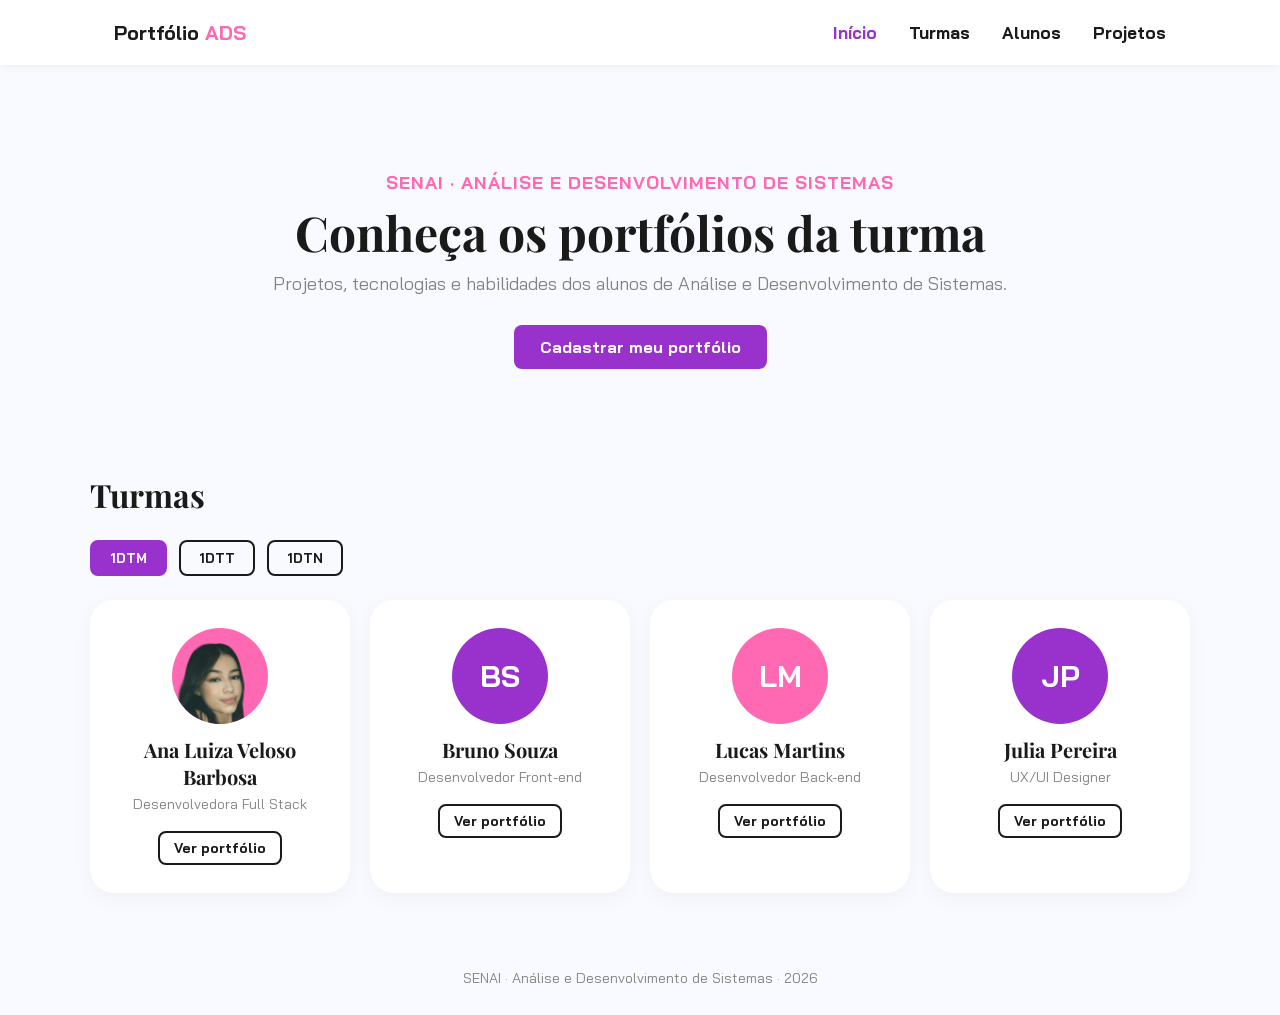
==== index.html @ 311c87c9 "Sistema de Portfólio: telas, CSS e JavaScript consumindo a API" ====
<!DOCTYPE html>
<html lang="pt-BR">

<head>
    <meta charset="UTF-8">
    <meta name="viewport" content="width=device-width, initial-scale=1.0">
    <title>Início | Portfólio ADS</title>
    <link rel="preconnect" href="https://fonts.googleapis.com">
    <link href="https://fonts.googleapis.com/css2?family=Bai+Jamjuree:wght@400;600;700&family=Playfair+Display:wght@700;800&display=swap" rel="stylesheet">
    <link rel="stylesheet" href="style.css">
</head>

<body>
    <header class="cabecalho">
        <div class="container">
            <a href="index.html" class="logo">Portfólio <span>ADS</span></a>
            <nav>
                <ul class="menu">
                    <li><a href="index.html" class="ativo">Início</a></li>
                    <li><a href="cadastro-turma.html">Turmas</a></li>
                    <li><a href="cadastro-aluno.html">Alunos</a></li>
                    <li><a href="cadastro-projeto.html">Projetos</a></li>
                </ul>
            </nav>
        </div>
    </header>

    <main>
        <div class="container">
            <section class="destaque">
                <p class="cargo">SENAI · Análise e Desenvolvimento de Sistemas</p>
                <h1>Conheça os portfólios da turma</h1>
                <p>Projetos, tecnologias e habilidades dos alunos de Análise e Desenvolvimento de Sistemas.</p>
                <a href="cadastro-aluno.html" class="btn btn-roxo">Cadastrar meu portfólio</a>
            </section>

            <h2>Turmas</h2>
            <div class="filtro-turmas" id="filtro-turmas">
                <button class="chip ativo">1DTM</button>
                <button class="chip">1DTT</button>
                <button class="chip">1DTN</button>
            </div>

            <div class="grade-alunos" id="grade-alunos">
                <a href="portfolio.html" class="cartao card-aluno">
                    <img class="avatar" src="img/foto-ana.png" alt="Foto de Ana Luiza">
                    <h3>Ana Luiza Veloso Barbosa</h3>
                    <p>Desenvolvedora Full Stack</p>
                    <span class="btn btn-fantasma btn-pequeno">Ver portfólio</span>
                </a>
                <a href="portfolio.html" class="cartao card-aluno">
                    <div class="avatar roxo">BS</div>
                    <h3>Bruno Souza</h3>
                    <p>Desenvolvedor Front-end</p>
                    <span class="btn btn-fantasma btn-pequeno">Ver portfólio</span>
                </a>
                <a href="portfolio.html" class="cartao card-aluno">
                    <div class="avatar">LM</div>
                    <h3>Lucas Martins</h3>
                    <p>Desenvolvedor Back-end</p>
                    <span class="btn btn-fantasma btn-pequeno">Ver portfólio</span>
                </a>
                <a href="portfolio.html" class="cartao card-aluno">
                    <div class="avatar roxo">JP</div>
                    <h3>Julia Pereira</h3>
                    <p>UX/UI Designer</p>
                    <span class="btn btn-fantasma btn-pequeno">Ver portfólio</span>
                </a>
            </div>
        </div>
    </main>

    <footer class="rodape">SENAI · Análise e Desenvolvimento de Sistemas · 2026</footer>

    <script src="js/api.js"></script>
    <script src="js/index.js"></script>
</body>

</html>
---- style.css ----
/* =========================================================
   Sistema de Portfólio — SENAI ADS
   Visual baseado no portfólio pessoal (fundo claro, títulos
   em Playfair Display, destaques em rosa e roxo).
   Estrutura: configurações globais → componentes → páginas
   → @media (mobile, tablet, desktop)
   ========================================================= */

/* Reset de CSS e configurações globais */
* {
    margin: 0;
    padding: 0;
    box-sizing: border-box;
    font-family: 'Bai Jamjuree', sans-serif;
}

/* Cores usadas no projeto */
:root {
    --rosa: #FF69B4;
    --roxo: #9932CC;
    --roxo-escuro: #7A1FA8;
    --preto: #1A1A1A;
    --cinza: #828282;
    --borda: #E4E4EF;
    --fundo: #F9FAFF;
    --branco: #FFFFFF;
    --vermelho: #E5484D;
}

body {
    /* Todo o conteúdo em coluna */
    display: flex;
    flex-direction: column;
    min-height: 100vh;
    background-color: var(--fundo);
    color: var(--preto);
}

a {
    text-decoration: none;
    color: inherit;
}

img {
    max-width: 100%;
}

/* Títulos com a mesma fonte do portfólio pessoal */
h1,
h2,
h3 {
    font-family: 'Playfair Display', serif;
    color: var(--preto);
}

h1 {
    font-size: 40px;
    line-height: 120%;
    margin-bottom: 8px;
}

h2 {
    font-size: 32px;
    margin-bottom: 24px;
}

h3 {
    font-size: 20px;
}

p {
    color: var(--cinza);
    line-height: 150%;
}

/* ---------------- Cabeçalho ---------------- */
.cabecalho {
    background: var(--branco);
    box-shadow: 0 2px 8px #0000000d;
}

.cabecalho .container {
    display: flex;
    justify-content: space-between;
    align-items: center;
    padding: 20px 24px;
}

.logo {
    font-size: 20px;
    font-weight: 700;
}

.logo span {
    color: var(--rosa);
}

.menu {
    display: flex;
    gap: 32px;
    list-style: none;
}

.menu a {
    font-size: 17px;
    font-weight: 700;
    transition: color 0.3s ease;
}

.menu a:hover,
.menu a.ativo {
    color: var(--roxo);
}

/* ---------------- Estrutura geral ---------------- */
.container {
    width: 100%;
    max-width: 1100px;
    margin: 0 auto;
}

main {
    flex: 1;
    padding: 48px 24px;
}

.titulo-pagina {
    text-align: center;
    margin-bottom: 32px;
}

.cartao {
    background: var(--branco);
    border-radius: 24px;
    padding: 28px;
    box-shadow: 0 6px 20px #1a1a1a0a;
}

/* ---------------- Botões (tamanho e estilo que não mudam) ---------------- */
.btn {
    display: inline-block;
    border: 2px solid transparent;
    padding: 10px 24px;
    border-radius: 8px;
    font-weight: 700;
    font-size: 16px;
    cursor: pointer;
    text-align: center;
    transition: all 0.3s ease;
}

.btn:hover {
    opacity: 0.85;
    transform: translateY(-2px);
}

/* Botão principal (roxo, como o botão "Projetos" do portfólio) */
.btn-roxo {
    background-color: var(--roxo);
    color: var(--branco);
}

/* Botão secundário em rosa */
.btn-rosa {
    background-color: var(--rosa);
    color: var(--branco);
}

/* Botão "fantasma": fundo transparente e borda preta */
.btn-fantasma {
    background-color: transparent;
    border-color: var(--preto);
    color: var(--preto);
}

.btn-vermelho {
    background-color: var(--vermelho);
    color: var(--branco);
}

.btn-pequeno {
    padding: 6px 14px;
    font-size: 14px;
}

/* ---------------- Formulários ---------------- */
.formulario {
    display: flex;
    flex-direction: column;
    gap: 16px;
    max-width: 640px;
    margin: 0 auto;
}

.campo {
    display: flex;
    flex-direction: column;
    gap: 6px;
}

.campo label {
    font-weight: 700;
    font-size: 15px;
}

.campo input,
.campo select,
.campo textarea {
    padding: 12px 14px;
    border: 2px solid var(--borda);
    border-radius: 8px;
    font-size: 15px;
    background: var(--branco);
    color: var(--preto);
}

.campo input:focus,
.campo select:focus,
.campo textarea:focus {
    outline: none;
    border-color: var(--roxo);
}

.campo textarea {
    min-height: 100px;
    resize: vertical;
}

.campo small {
    color: var(--cinza);
}

.linha-campos {
    display: grid;
    grid-template-columns: 1fr 1fr;
    gap: 16px;
}

.acoes-form {
    display: flex;
    gap: 12px;
    justify-content: flex-end;
}

/* ---------------- Tabela de listagem ---------------- */
.tabela {
    width: 100%;
    border-collapse: collapse;
}

.tabela th,
.tabela td {
    padding: 12px;
    text-align: left;
    border-bottom: 1px solid var(--borda);
}

.tabela th {
    color: var(--cinza);
    font-size: 13px;
    text-transform: uppercase;
}

.tabela .acoes {
    display: flex;
    gap: 8px;
}

/* ---------------- Página inicial ---------------- */
.destaque {
    text-align: center;
    padding: 56px 24px;
    margin-bottom: 48px;
}

.destaque .cargo {
    margin-bottom: 8px;
}

.destaque h1 {
    font-size: 48px;
}

.destaque p {
    font-size: 18px;
    margin-bottom: 28px;
}

.filtro-turmas {
    display: flex;
    flex-wrap: wrap;
    gap: 12px;
    margin-bottom: 24px;
}

.chip {
    padding: 8px 18px;
    border-radius: 8px;
    background: transparent;
    border: 2px solid var(--preto);
    font-weight: 700;
    color: var(--preto);
    cursor: pointer;
}

.chip.ativo {
    background: var(--roxo);
    border-color: var(--roxo);
    color: var(--branco);
}

.grade-alunos {
    display: grid;
    gap: 20px;
}

.card-aluno {
    text-align: center;
    transition: transform 0.3s ease;
}

.card-aluno:hover {
    transform: translateY(-4px);
}

.avatar {
    width: 96px;
    height: 96px;
    border-radius: 50%;
    margin: 0 auto 12px;
    display: flex;
    align-items: center;
    justify-content: center;
    font-size: 30px;
    font-weight: 700;
    color: var(--branco);
    background: var(--rosa);
    object-fit: cover;
    object-position: top;
}

.avatar.roxo {
    background: var(--roxo);
}

.card-aluno h3 {
    margin-bottom: 4px;
}

.card-aluno p {
    font-size: 14px;
    margin-bottom: 16px;
}

/* ---------------- Portfólio: apresentação ---------------- */
.cargo {
    font-size: 18px;
    font-weight: 800;
    color: var(--rosa);
    text-transform: uppercase;
    letter-spacing: 1px;
}

.descricao {
    font-size: 20px;
}

.hero {
    display: flex;
    flex-direction: column-reverse;
    align-items: center;
    gap: 32px;
    margin-bottom: 56px;
}

.hero-info {
    display: flex;
    flex-direction: column;
    gap: 20px;
}

.hero-info h1 {
    font-size: 48px;
    margin: 0;
}

.hero-botoes {
    display: flex;
    flex-wrap: wrap;
    gap: 12px;
}

.hero-foto img {
    width: 260px;
    border-radius: 24px;
    background: linear-gradient(160deg, #FFE3F1, #EEDCF7);
}

/* ---------------- Portfólio: seções ---------------- */
.secoes {
    display: grid;
    gap: 20px;
    margin-bottom: 64px;
}

.secao h3 {
    margin-bottom: 12px;
}

.etiquetas {
    display: flex;
    flex-wrap: wrap;
    gap: 8px;
}

.etiqueta {
    padding: 5px 12px;
    border-radius: 8px;
    background: #FFE3F1;
    color: #C2185B;
    font-weight: 700;
    font-size: 14px;
}

.etiqueta.roxa {
    background: #F1E4FA;
    color: var(--roxo-escuro);
}

/* ---------------- Portfólio: projetos (imagem e texto alternando) ---------------- */
.projetos {
    display: flex;
    flex-direction: column;
    align-items: center;
    gap: 40px;
}

/* lista que o JavaScript preenche dentro da seção de projetos */
#lista-projetos {
    width: 100%;
}

.projeto {
    display: flex;
    flex-direction: column;
    width: 100%;
    background: var(--branco);
    border-radius: 24px;
    overflow: hidden;
    box-shadow: 0 6px 20px #1a1a1a0a;
}

.projeto-imagem {
    min-height: 200px;
    display: flex;
    align-items: center;
    justify-content: center;
    padding: 24px;
    background: linear-gradient(135deg, var(--rosa), var(--roxo));
    color: var(--branco);
    font-family: 'Playfair Display', serif;
    font-size: 26px;
    font-weight: 800;
    text-align: center;
}

.projeto-info {
    display: flex;
    flex-direction: column;
    gap: 16px;
    padding: 32px;
}

.projeto-info .btn {
    align-self: flex-start;
}

/* ---------------- Avisos e mensagens (criados pelo JavaScript) ---------------- */
.aviso {
    position: fixed;
    right: 24px;
    bottom: 24px;
    padding: 14px 20px;
    border-radius: 8px;
    color: var(--branco);
    font-weight: 700;
    box-shadow: 0 6px 20px #00000026;
    animation: aparecer 0.3s ease;
    z-index: 10;
}

.aviso.sucesso {
    background: var(--roxo);
}

.aviso.erro {
    background: var(--vermelho);
}

@keyframes aparecer {
    from {
        opacity: 0;
        transform: translateY(12px);
    }

    to {
        opacity: 1;
        transform: translateY(0);
    }
}

.vazio {
    text-align: center;
    color: var(--cinza);
    padding: 24px;
}

.contador {
    font-weight: 700;
    color: var(--roxo);
}

/* ---------------- Rodapé ---------------- */
.rodape {
    text-align: center;
    padding: 28px;
    color: var(--cinza);
    font-size: 14px;
}

/* O que é específico do mobile */
@media (max-width: 600px) {
    .cabecalho .container {
        flex-direction: column;
        gap: 12px;
    }

    .menu {
        gap: 16px;
    }

    .menu a {
        font-size: 15px;
    }

    .hero-info h1,
    .destaque h1 {
        font-size: 34px;
    }

    .linha-campos {
        grid-template-columns: 1fr;
    }

    .acoes-form .btn {
        width: 100%;
    }

    .tabela th:nth-child(2),
    .tabela td:nth-child(2) {
        display: none;
    }
}

/* O que é específico do tablet */
@media (min-width: 601px) and (max-width: 1024px) {
    .grade-alunos,
    .secoes {
        grid-template-columns: repeat(2, 1fr);
    }
}

/* O que é específico do desktop */
@media (min-width: 1025px) {
    .grade-alunos {
        grid-template-columns: repeat(4, 1fr);
    }

    .secoes {
        grid-template-columns: repeat(2, 1fr);
    }

    /* Apresentação: texto à esquerda e foto à direita */
    .hero {
        flex-direction: row;
        justify-content: space-between;
    }

    .hero-info {
        max-width: 560px;
    }

    /* Projetos em linha, alternando o lado da imagem (zigue-zague) */
    .projeto {
        flex-direction: row;
        width: 85%;
    }

    .projeto:nth-of-type(even) {
        flex-direction: row-reverse;
    }

    .projeto-imagem,
    .projeto-info {
        width: 50%;
    }

    .projeto-info {
        justify-content: center;
    }
}
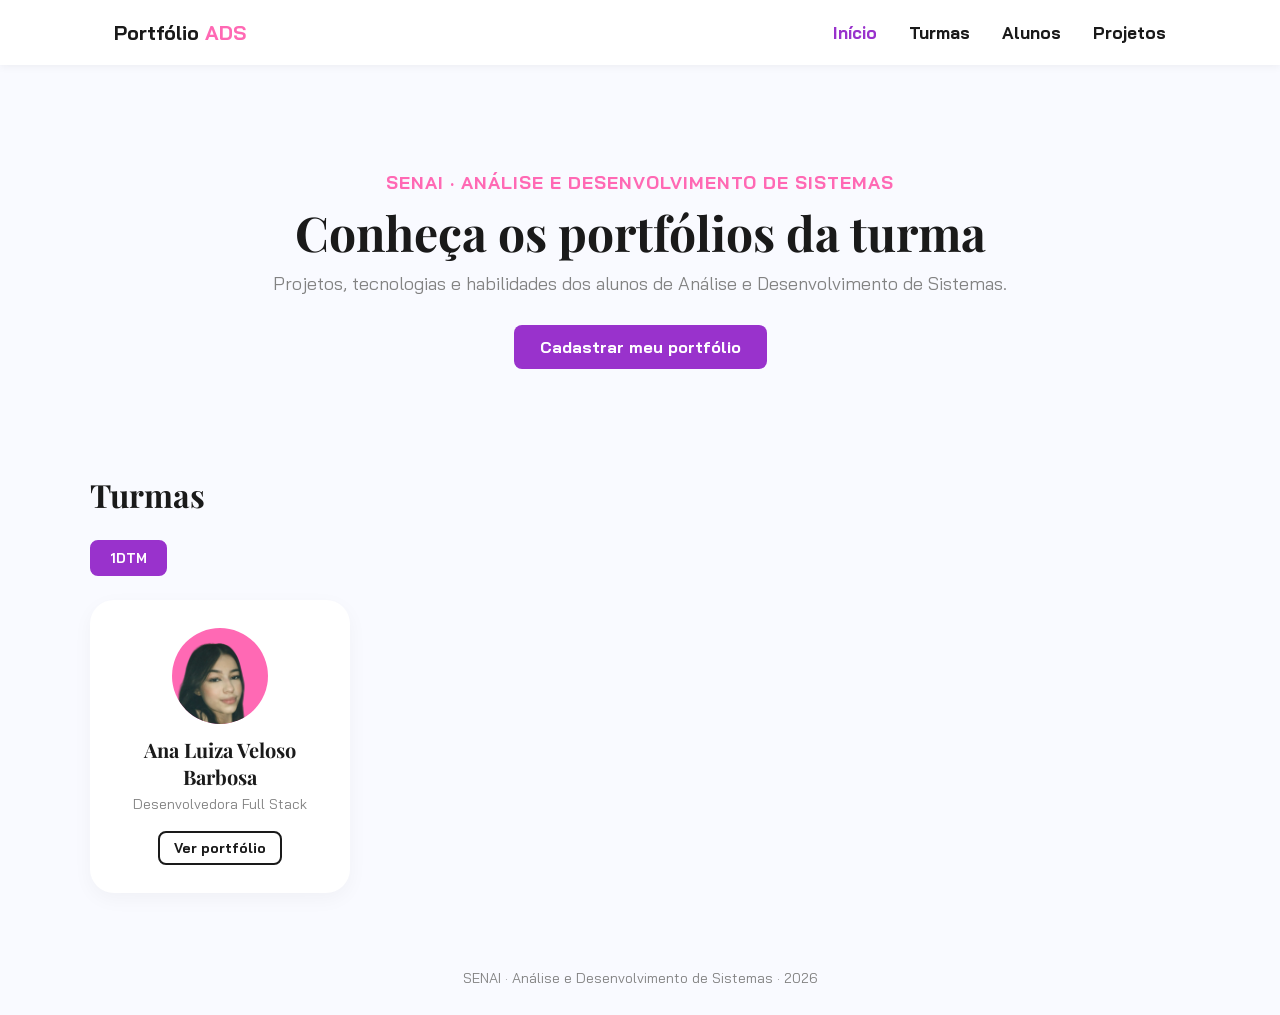
==== commit 8c490922: "Página inicial mostra só a turma 1DTM; novas turmas entram pelo cadastro" ====
--- a/index.html
+++ b/index.html
@@ -37,8 +37,6 @@
             <h2>Turmas</h2>
             <div class="filtro-turmas" id="filtro-turmas">
                 <button class="chip ativo">1DTM</button>
-                <button class="chip">1DTT</button>
-                <button class="chip">1DTN</button>
             </div>
 
             <div class="grade-alunos" id="grade-alunos">
@@ -46,24 +44,6 @@
                     <img class="avatar" src="img/foto-ana.png" alt="Foto de Ana Luiza">
                     <h3>Ana Luiza Veloso Barbosa</h3>
                     <p>Desenvolvedora Full Stack</p>
-                    <span class="btn btn-fantasma btn-pequeno">Ver portfólio</span>
-                </a>
-                <a href="portfolio.html" class="cartao card-aluno">
-                    <div class="avatar roxo">BS</div>
-                    <h3>Bruno Souza</h3>
-                    <p>Desenvolvedor Front-end</p>
-                    <span class="btn btn-fantasma btn-pequeno">Ver portfólio</span>
-                </a>
-                <a href="portfolio.html" class="cartao card-aluno">
-                    <div class="avatar">LM</div>
-                    <h3>Lucas Martins</h3>
-                    <p>Desenvolvedor Back-end</p>
-                    <span class="btn btn-fantasma btn-pequeno">Ver portfólio</span>
-                </a>
-                <a href="portfolio.html" class="cartao card-aluno">
-                    <div class="avatar roxo">JP</div>
-                    <h3>Julia Pereira</h3>
-                    <p>UX/UI Designer</p>
                     <span class="btn btn-fantasma btn-pequeno">Ver portfólio</span>
                 </a>
             </div>
